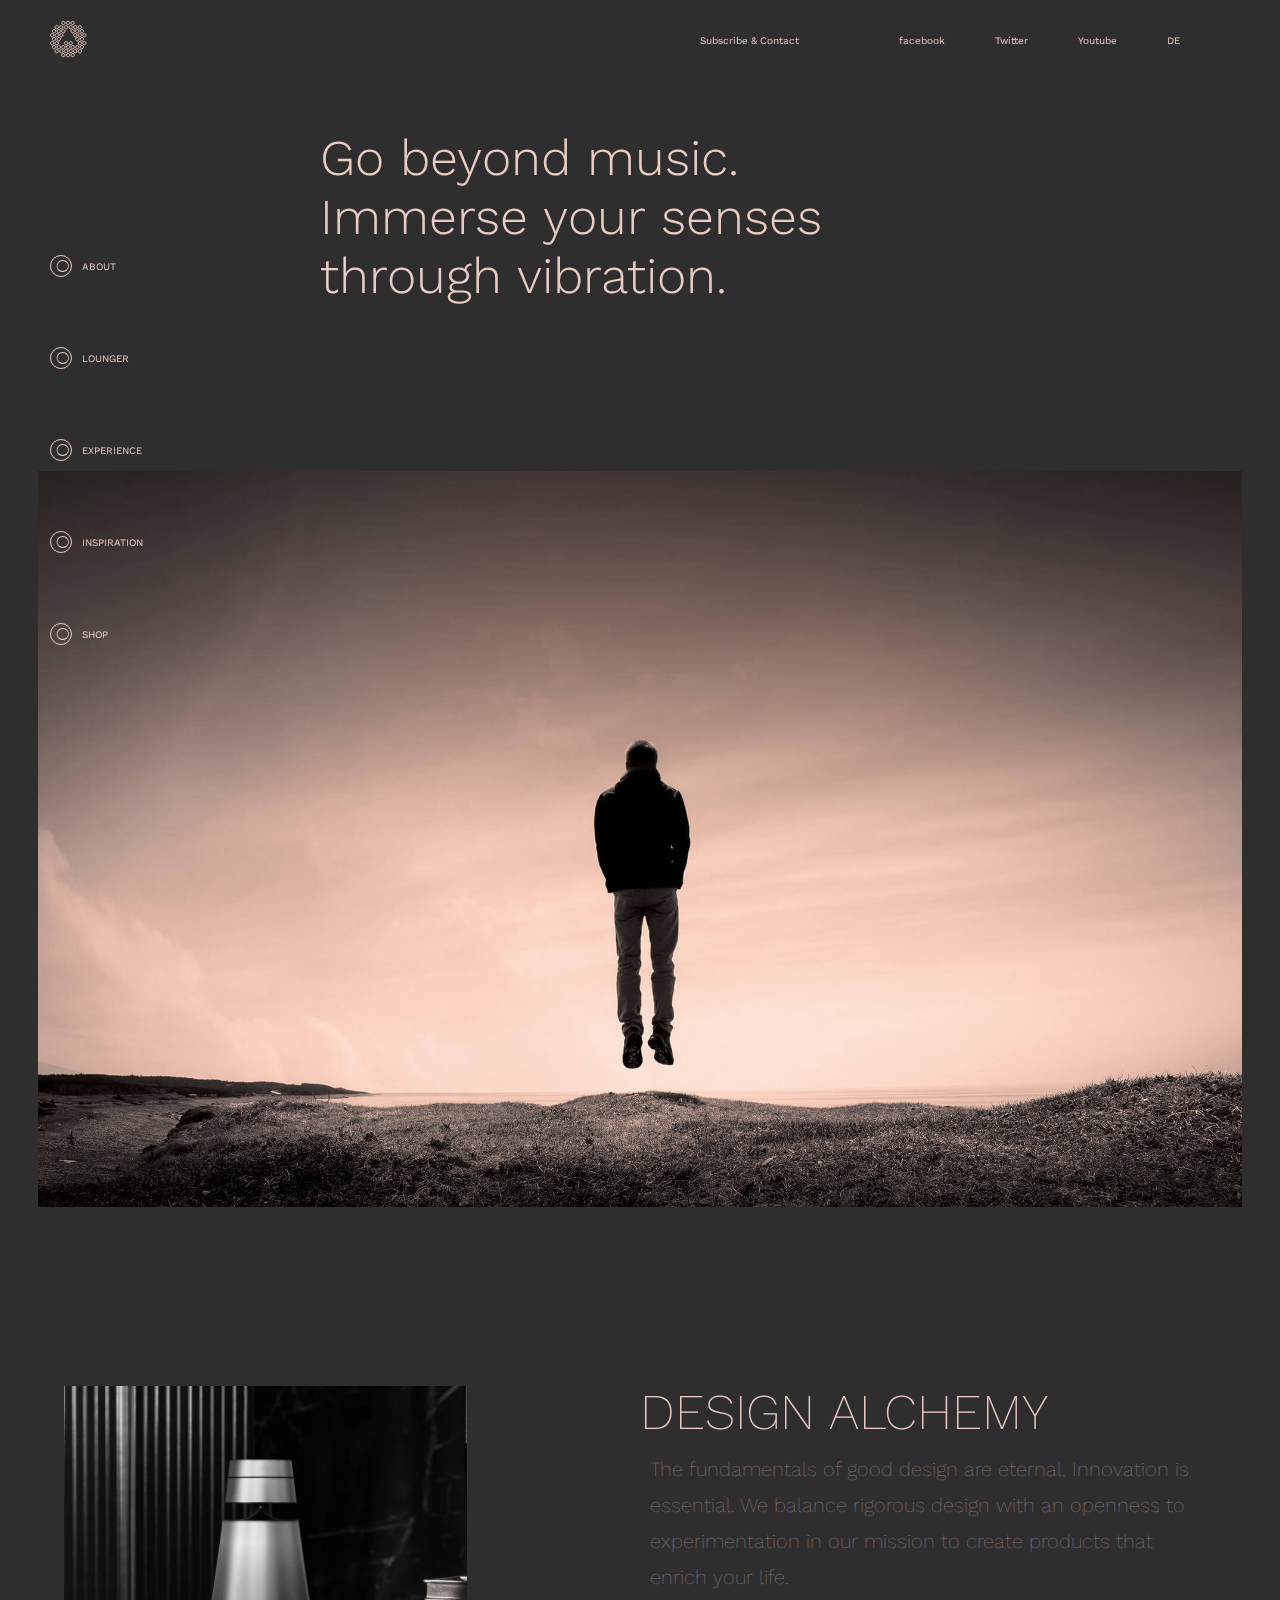
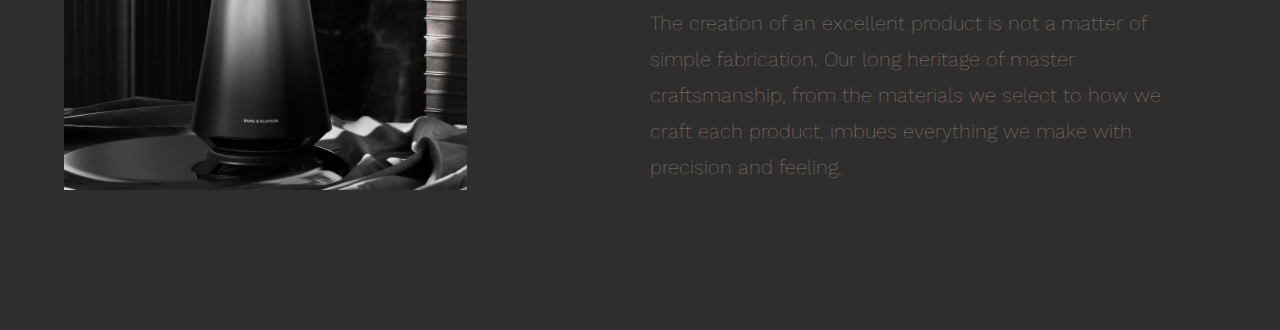
==== index.html @ 311a49f7 "firstUpload" ====
<!DOCTYPE html>
<html lang="en">

<head>
    <meta charset="UTF-8">
    <meta http-equiv="X-UA-Compatible" content="IE=edge">
    <meta name="viewport" content="width=device-width, initial-scale=1.0">
    <title>SASS</title>
    <link rel="stylesheet" href="assets/css/style.css">
</head>

<body>
    <header>
        <section id="social">
            <div><img src="assets/img/logo.svg" alt="logoImg"></div>
            <ul class="headerList">
                <li class="headerItem"><a href="#">Subscribe & Contact</a></li>
                <li class="headerItem">
                <li><a href="#">facebook</a></li>
                <li><a href="#">Twitter</a></li>
                <li><a href="#">Youtube</a></li>
                </li>
                <li class="headerItem"><a href="#">DE</a></li>
            </ul>
        </section>
    </header>

    <main>
        <aside id="navigation">
            <nav>
                <ul>
                    <li class="navMenu">
                        <div></div><a href="#">ABOUT</a>
                    </li>
                    <li class="navMenu">
                        <div></div><a href="lounger.html">LOUNGER</a>
                    </li>
                    <li class="navMenu">
                        <div></div><a href="experience.html">EXPERIENCE</a>
                    </li>
                    <li class="navMenu">
                        <div></div><a href="inspiration.html">INSPIRATION</a>
                    </li>
                    <li class="navMenu">
                        <div></div><a href="shop.html">SHOP</a>
                    </li>
                </ul>
            </nav>
        </aside>
        <section class="slogan">
            <p>Go beyond music.</p>
            <p>Immerse your senses</p>
            <p>through vibration.</p>
        </section>
        <section id="greatMan">
            <img class="fullImg" src="assets/img/section-about-1.jpg" alt="">
        </section>
        <section id="indexGrid">
            <div>
                <img src="assets/img/BS1_NYC_Home.webp" alt="NYC">
            </div>
            <div>
                <article class="article">
                    <h1>DESIGN ALCHEMY</h1>
                    <p class="standardArticle">The fundamentals of good design are eternal. Innovation is essential. We
                        balance rigorous design
                        with an openness to experimentation in our mission to create products that enrich your life.</p>
                    <p class="standardArticle"> The
                        creation of an excellent product is not a matter of simple fabrication. Our long heritage of
                        master craftsmanship, from the materials we select to how we craft each product, imbues
                        everything we make with precision and feeling.</p>
                </article>
            </div>
        </section>
    </main>

    <footer>
    </footer>

    <script src="assets/js/main.js"></script>
</body>

</html>
---- assets/css/style.css ----
@charset "UTF-8";
@import url("https://fonts.googleapis.com/css2?family=Work+Sans:wght@100;200;400;500;600;700;800&display=swap");
* {
  margin: 0;
  padding: 0;
  box-sizing: border-box;
  scroll-behavior: smooth;
}

html {
  font-size: 62.5%;
  font-family: "Work Sans", sans-serif;
  color: #ebccc2;
}

body {
  background-color: #2e2e2e;
}

.wrapper {
  width: 90%;
  margin: 0 auto;
}

a {
  color: #ebccc2;
  text-decoration: none;
}

h1 {
  font-size: 5rem;
  font-weight: 200;
}

.article {
  top: 50%;
}

.standardArticle {
  font-size: 2rem;
  color: #867772;
  font-weight: 200;
  line-height: 1.8;
  margin: 10px;
}

#social {
  position: fixed;
  display: flex;
  justify-content: center;
  align-items: center;
  flex-wrap: wrap;
  width: 100%;
  justify-content: space-between;
  padding: 20px 100px 0 50px;
}
#social ul {
  list-style: none;
  display: flex;
  justify-content: center;
  align-items: center;
  flex-wrap: wrap;
  justify-content: space-evenly;
  gap: 50px;
}

#navigation {
  position: fixed;
  top: 50%;
  transform: translateY(-50%);
}

.navMenu {
  display: flex;
  flex-direction: row;
  align-items: center;
  gap: 10px;
  padding: 35px 0px 35px 50px;
  list-style: none;
}
.navMenu div {
  position: relative;
  padding: 10px 10px;
  border: 1px solid #ebccc2;
  border-radius: 50%;
}
.navMenu div::before {
  position: absolute;
  content: "⃝";
  top: 50%;
  left: calc(50% + 4px);
  transform: translate(-50%, -50%);
  background-color: #ebccc2;
}

.navMenu:hover div {
  color: #fff;
}

.navMenu:hover a {
  color: #fff;
}

.slogan {
  padding-left: 25%;
  padding-top: 10%;
  padding-bottom: 10%;
  font-size: 5rem;
  font-weight: 300;
}

#greatMan {
  padding: 3%;
}

.fullImg {
  width: 100%;
  margin: 0 auto;
}

#indexGrid {
  display: grid;
  grid-template-columns: 1fr 1fr;
  justify-content: center;
  align-items: center;
  width: 90%;
  margin: 0 auto;
}
#indexGrid div {
  width: 100%;
  margin: 15vh 0;
}
#indexGrid div img {
  width: 70%;
}

#grid {
  display: grid;
  grid-template-columns: 1.5fr 1fr;
  align-items: center;
}

.grid-left-lounger {
  background: url(../img/section-voyager.jpg);
  background-size: cover;
  background-repeat: no-repeat;
  background-position: center;
  height: 100vh;
}

.grid-right-lounger {
  background-color: #2e2e2e;
}

#grid {
  display: grid;
  grid-template-columns: 1.5fr 1fr;
  align-items: center;
}

.grid-left-experience {
  background: url(../img/section-experience-1.jpg);
  background-size: cover;
  background-repeat: no-repeat;
  background-position: center;
  height: 100vh;
}

.grid-right-experience {
  background-color: #2e2e2e;
}

#grid {
  display: grid;
  grid-template-columns: 1.5fr 1fr;
  align-items: center;
}

.grid-left-shop {
  background: url(../img/section-composition4.jpg);
  background-size: cover;
  background-repeat: no-repeat;
  background-position: center;
  height: 100vh;
}

.grid-right-shop {
  background-color: #2e2e2e;
}

/*# sourceMappingURL=style.css.map */
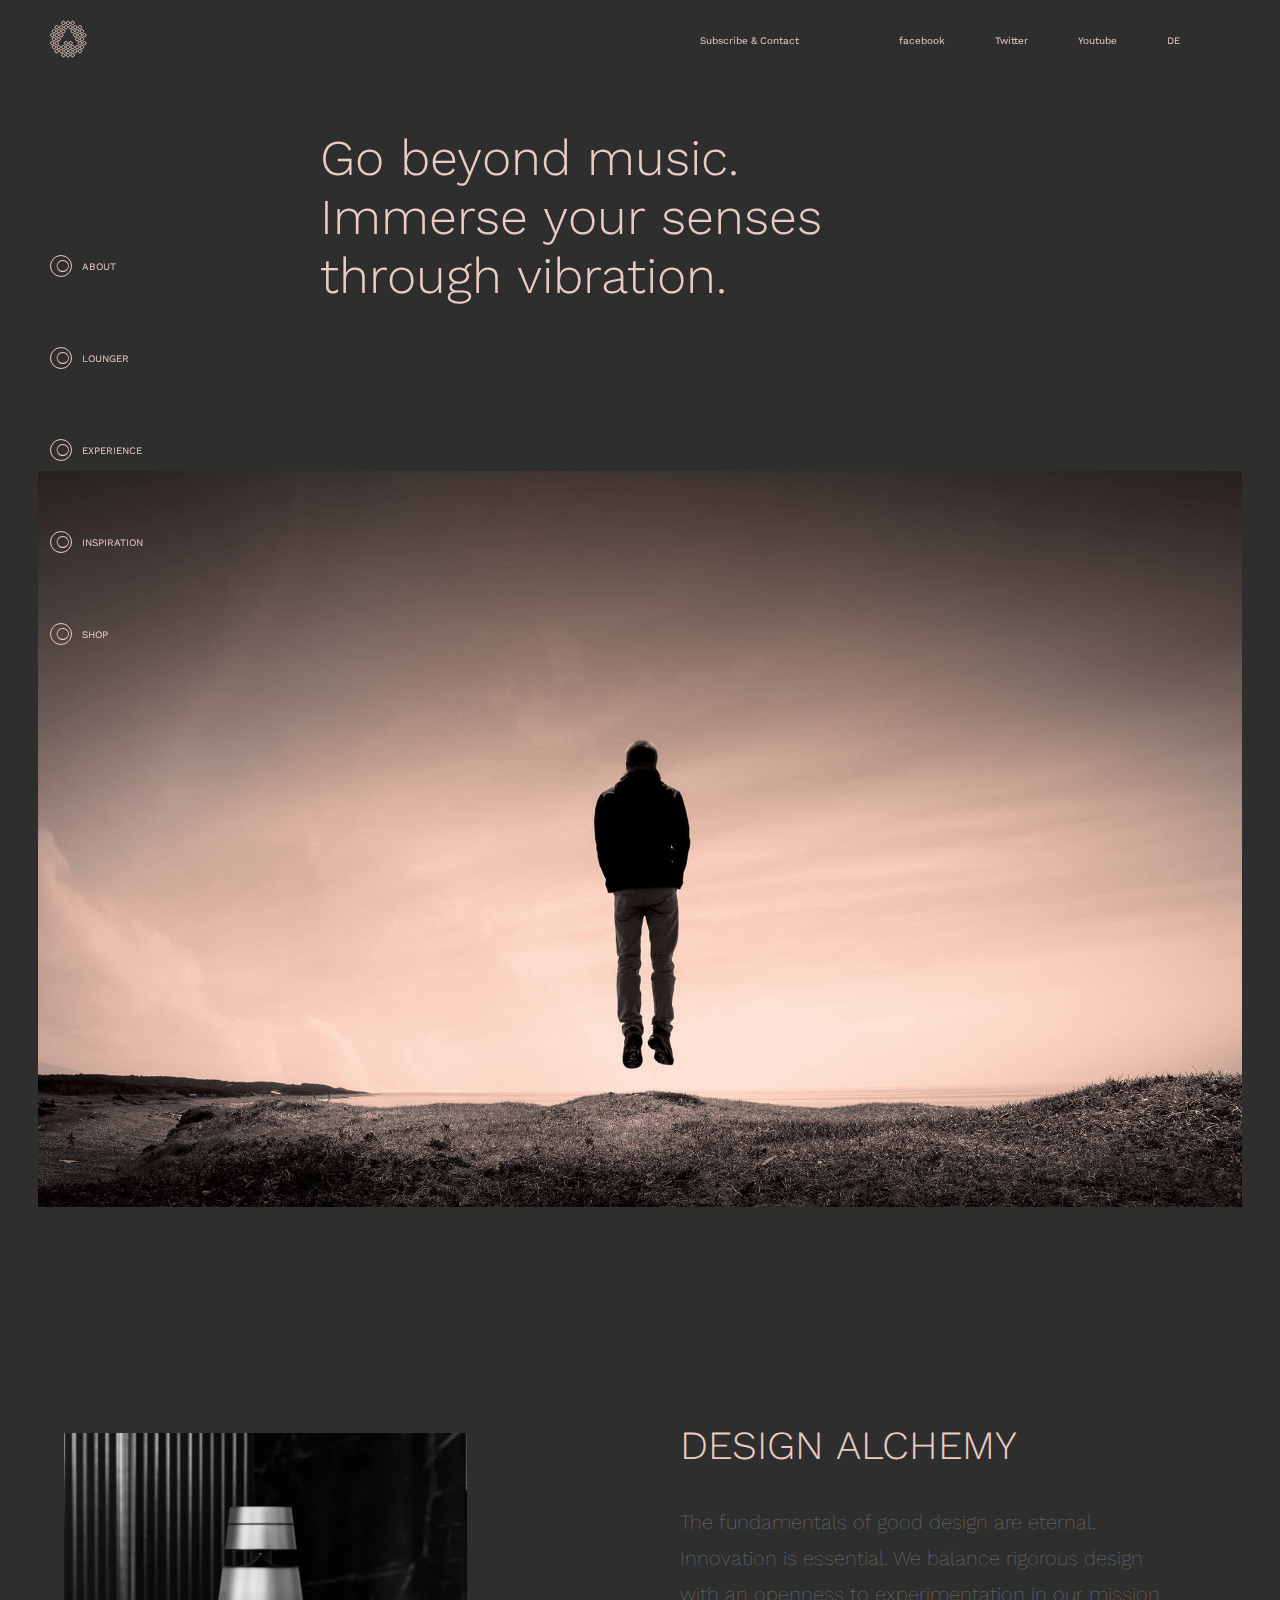
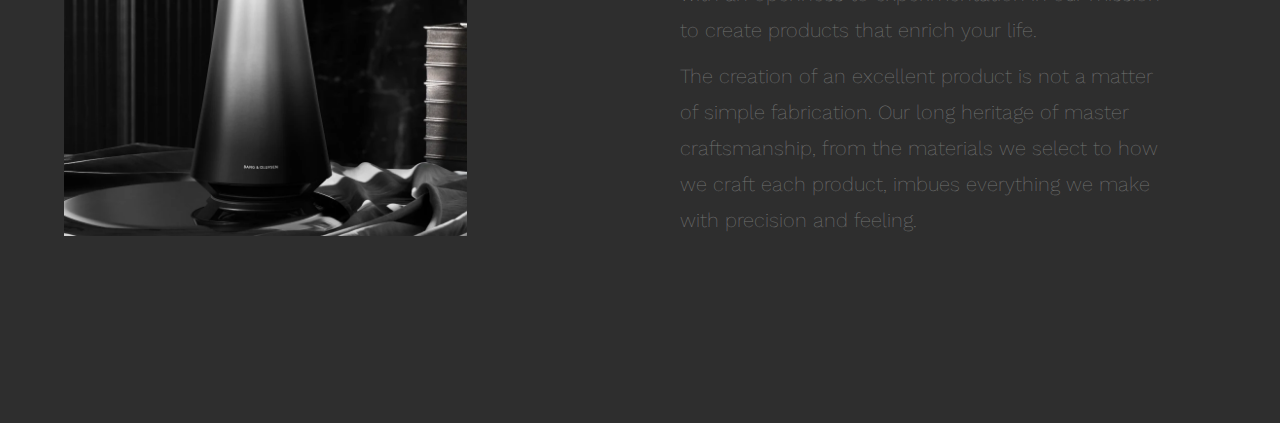
==== commit 1ff5344d: "Step2" ====
--- a/index.html
+++ b/index.html
@@ -14,7 +14,7 @@
         <section id="social">
             <div><img src="assets/img/logo.svg" alt="logoImg"></div>
             <ul class="headerList">
-                <li class="headerItem"><a href="#">Subscribe & Contact</a></li>
+                <li class="headerItem"><a href="subscribe.html">Subscribe & Contact</a></li>
                 <li class="headerItem">
                 <li><a href="#">facebook</a></li>
                 <li><a href="#">Twitter</a></li>
--- a/assets/css/style.css
+++ b/assets/css/style.css
@@ -28,8 +28,15 @@
 }
 
 h1 {
-  font-size: 5rem;
+  font-size: 4rem;
+  font-weight: 300;
+  padding: 0 0 5%;
+}
+
+h2 {
+  font-size: 2rem;
   font-weight: 200;
+  padding: 0 0 2%;
 }
 
 .article {
@@ -38,10 +45,27 @@
 
 .standardArticle {
   font-size: 2rem;
-  color: #867772;
+  color: rgb(115, 115, 115);
   font-weight: 200;
   line-height: 1.8;
-  margin: 10px;
+  margin: 10px 0;
+}
+
+.articleBlock {
+  width: 100%;
+}
+
+article {
+  padding: 40px;
+}
+
+.button {
+  background-color: #2e2e2e;
+  color: rgb(115, 115, 115);
+  border: 1px solid #ebccc2;
+  padding: 10px 30px;
+  margin: 0 5px 0 0;
+  border-radius: 3px;
 }
 
 #social {
@@ -136,7 +160,7 @@
 
 #grid {
   display: grid;
-  grid-template-columns: 1.5fr 1fr;
+  grid-template-columns: 1.25fr 1fr;
   align-items: center;
 }
 
@@ -154,7 +178,7 @@
 
 #grid {
   display: grid;
-  grid-template-columns: 1.5fr 1fr;
+  grid-template-columns: 1.25fr 1fr;
   align-items: center;
 }
 
@@ -172,7 +196,7 @@
 
 #grid {
   display: grid;
-  grid-template-columns: 1.5fr 1fr;
+  grid-template-columns: 1.25fr 1fr;
   align-items: center;
 }
 
@@ -186,6 +210,135 @@
 
 .grid-right-shop {
   background-color: #2e2e2e;
+  text-align: center;
+}
+
+.button {
+  background-color: #ebccc2;
+}
+
+.video {
+  display: flex;
+}
+.video video {
+  width: 60%;
+  margin: 20vh auto;
+}
+
+.exist {
+  padding: 0 15% 10%;
+}
+
+#gridInspiration {
+  display: grid;
+  grid-template-columns: 1fr 1fr;
+  grid-template-rows: 1fr 1fr;
+  justify-content: center;
+  align-items: center;
+  margin: 0 auto 10vh;
+  width: 80vw;
+}
+
+.grid-image-inspiration-top {
+  width: 100%;
+  background: url(../img/ETC_6.webp);
+  background-size: contain;
+  background-repeat: no-repeat;
+  background-position: bottom right;
+  height: 70vh;
+}
+
+.grid-image-inspiration-bottom {
+  width: 100%;
+  background: url(../img/ETC_5.webp);
+  background-size: contain;
+  background-repeat: no-repeat;
+  background-position: top left;
+  height: 70vh;
+}
+
+.grid-article-inspiration-right {
+  width: 80%;
+  background-color: #2e2e2e;
+}
+
+.grid-article-inspiration-left {
+  width: 80%;
+  justify-self: right;
+  background-color: #2e2e2e;
+}
+
+.subscribe {
+  display: flex;
+  justify-content: center;
+  align-items: center;
+  flex-wrap: wrap;
+  flex-direction: column;
+  height: 100vh;
+}
+.subscribe form {
+  display: flex;
+  flex-direction: column;
+  font-size: 3rem;
+}
+.subscribe form input:first-of-type {
+  width: 40vw;
+  padding: 10px 30px;
+}
+.subscribe form input:last-of-type {
+  width: 10vw;
+  padding: 10px 30px;
+  margin: 15vw;
+}
+
+@media only screen and (max-width: 576px) {
+  #navigation {
+    display: none;
+  }
+
+  #social {
+    margin: 0 0 10%;
+  }
+  #social ul {
+    gap: 15px;
+  }
+
+  .slogan {
+    padding: 10vh 0 5vh;
+    text-align: center;
+  }
+
+  #greatMan {
+    padding: 0%;
+  }
+
+  .fullImg {
+    width: 100%;
+    margin: 0 auto;
+  }
+
+  .article {
+    text-align: center;
+  }
+
+  #indexGrid {
+    display: flex;
+    flex-direction: column-reverse;
+    width: 100%;
+    padding: 0;
+    margin: 0 auto;
+  }
+  #indexGrid div {
+    width: 100%;
+    margin: 2vh;
+  }
+  #indexGrid div img {
+    width: 100%;
+  }
+
+  #grid {
+    display: block;
+  }
 }
 
 /*# sourceMappingURL=style.css.map */
